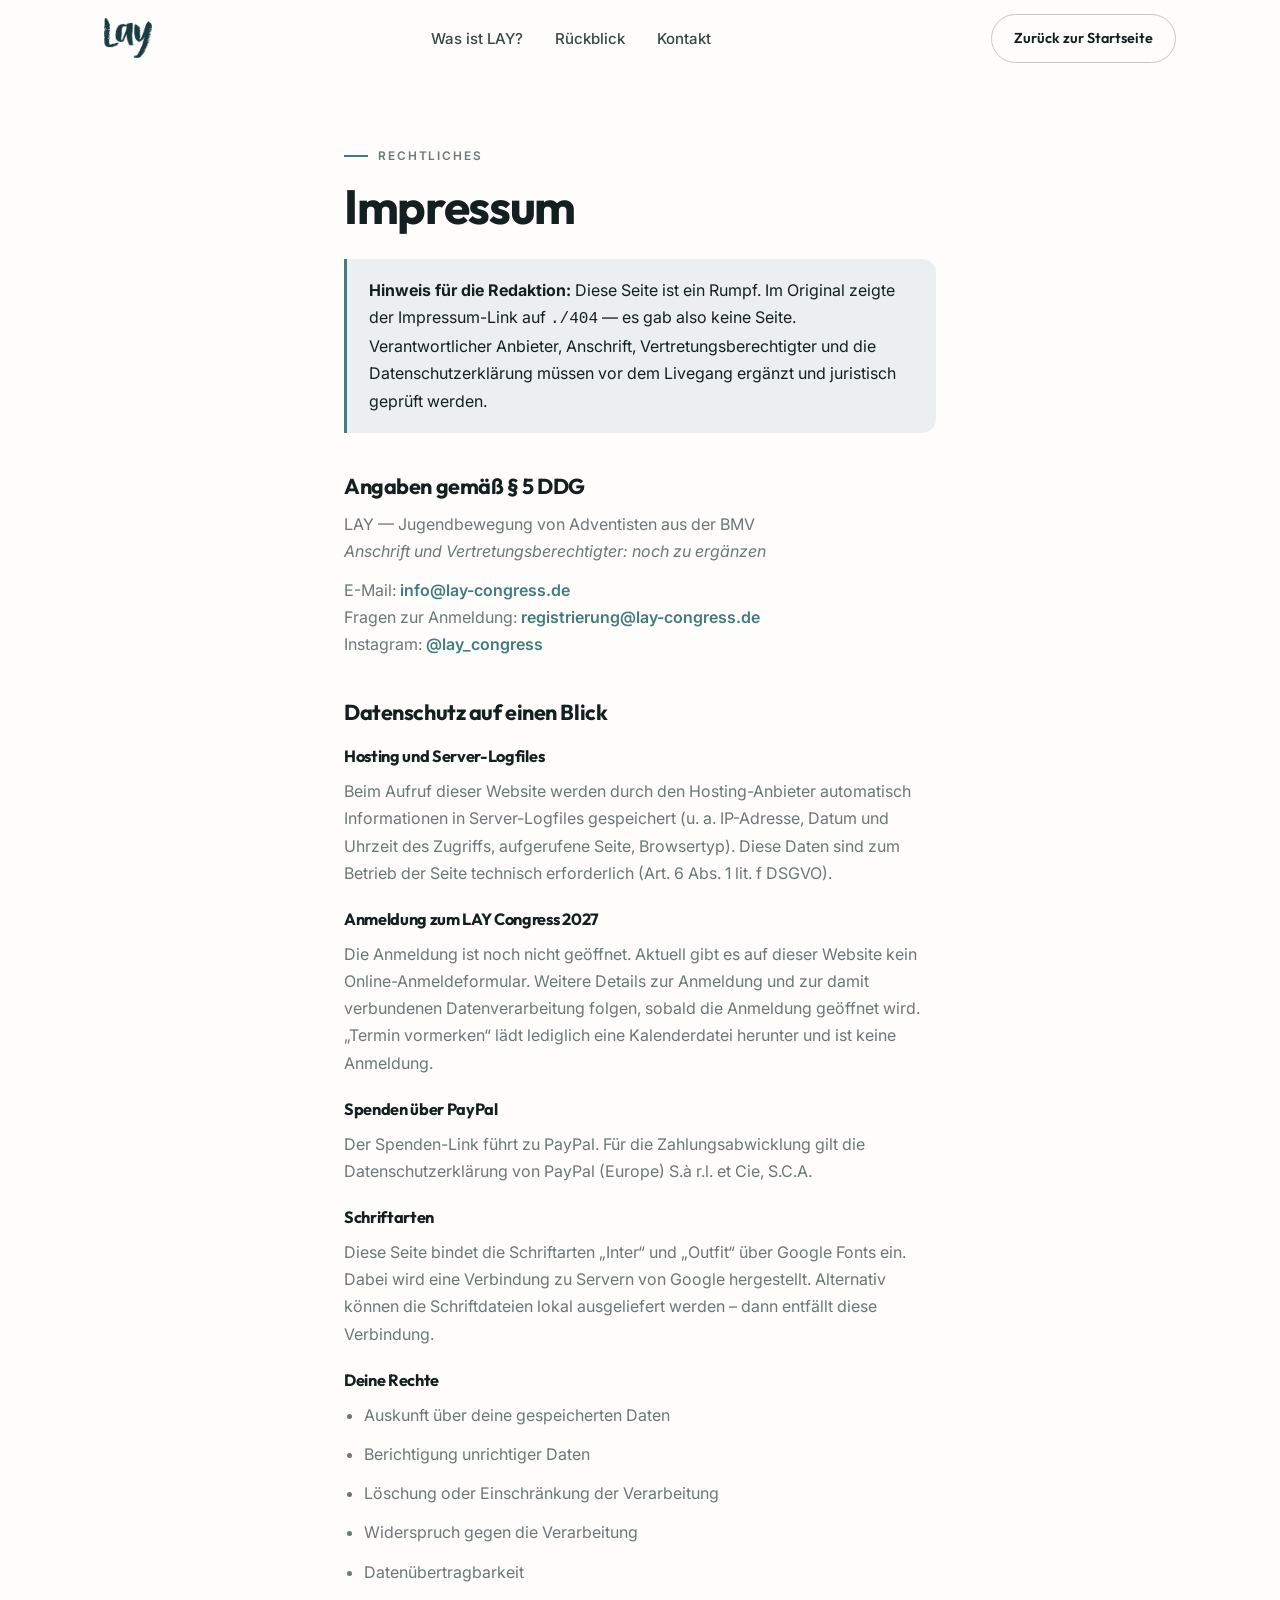
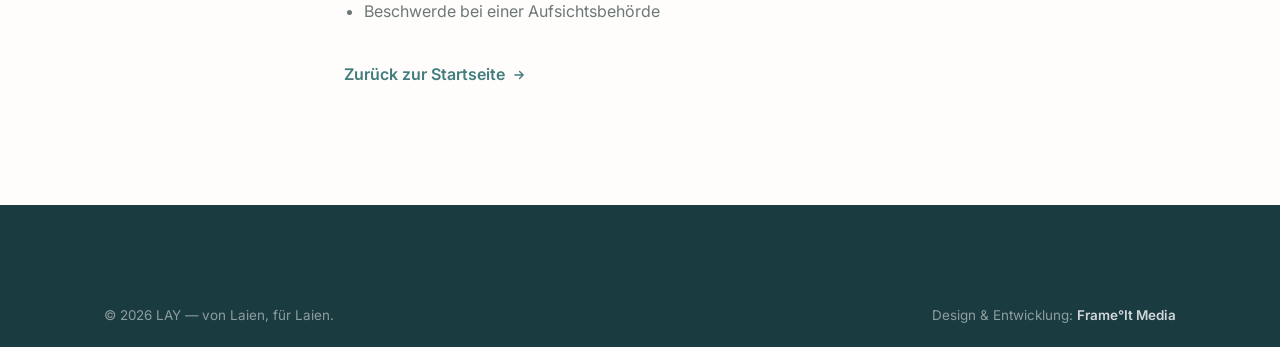
==== impressum.html @ 86a86945 "feat: publish approved LAY Congress site" ====
<!DOCTYPE html>
<html lang="de">
<head>
<meta charset="UTF-8">
<meta name="viewport" content="width=device-width, initial-scale=1, viewport-fit=cover">
<title>Impressum – LAY Congress</title>
<meta name="robots" content="noindex">
<link rel="icon" href="assets/img/favicon.png" type="image/png">
<link rel="preconnect" href="https://fonts.googleapis.com">
<link rel="preconnect" href="https://fonts.gstatic.com" crossorigin>
<link href="https://fonts.googleapis.com/css2?family=Inter:wght@400;500;600;700&family=Outfit:wght@500;600;700&display=swap" rel="stylesheet">
<script>document.documentElement.classList.add('js');</script>
<link rel="stylesheet" href="assets/css/style.css?v=2027-save-the-date">
<style>
  .legal { max-width: 720px; }
  .legal h2 { margin-top: 42px; font-size: 1.35rem; }
  .legal h3 { margin-top: 24px; font-size: 1.02rem; }
  .legal p, .legal li { color: var(--muted); margin-top: 12px; }
  .legal ul { list-style: disc; padding-left: 20px; }
  .legal a { color: var(--teal); font-weight: 600; }
  .legal .note {
    margin-top: 26px; padding: 18px 22px; border-left: 3px solid var(--teal);
    background: var(--teal-soft); border-radius: 0 var(--r) var(--r) 0; color: var(--ink);
  }
</style>
</head>
<body>

<header class="header is-scrolled" id="header">
  <div class="header__inner">
    <a href="index.html" class="brand" aria-label="Zur Startseite">
      <img src="assets/img/logo-lay.png" alt="LAY" width="900" height="757">
    </a>
    <nav class="nav" aria-label="Hauptnavigation">
      <a href="index.html#ueberuns">Was ist LAY?</a>
      <a href="index.html#rueckblick">Rückblick</a>
      <a href="index.html#contact">Kontakt</a>
    </nav>
    <div class="header__actions">
      <a href="index.html" class="btn btn--sm btn--ghost">Zurück zur Startseite</a>
      <button class="burger" id="burger" aria-label="Menü öffnen" aria-expanded="false" aria-controls="mobileNav">
        <span></span><span></span><span></span>
      </button>
    </div>
  </div>
</header>

<div class="mobile-nav" id="mobileNav" aria-label="Mobile Navigation">
  <a href="index.html#ueberuns"   class="mobile-link" style="--i:0"><span class="mobile-link__num">01</span>Was ist LAY?</a>
  <a href="index.html#rueckblick" class="mobile-link" style="--i:1"><span class="mobile-link__num">02</span>Rückblick</a>
  <a href="index.html#contact"    class="mobile-link" style="--i:2"><span class="mobile-link__num">03</span>Kontakt</a>
  <div class="mobile-nav__foot">
    <a href="index.html" class="btn">Zurück zur Startseite</a>
  </div>
</div>

<main class="section" style="padding-top: calc(var(--header-h) + 56px)">
  <div class="wrap legal">
    <p class="eyebrow">Rechtliches</p>
    <h1 class="h-lg" style="margin-top:14px">Impressum</h1>

    <div class="note">
      <strong>Hinweis für die Redaktion:</strong> Diese Seite ist ein Rumpf.
      Im Original zeigte der Impressum-Link auf <code>./404</code> — es gab also
      keine Seite. Verantwortlicher Anbieter, Anschrift, Vertretungsberechtigter
      und die Datenschutzerklärung müssen vor dem Livegang ergänzt und
      juristisch geprüft werden.
    </div>

    <h2>Angaben gemäß § 5 DDG</h2>
    <p>
      LAY — Jugendbewegung von Adventisten aus der BMV<br>
      <em>Anschrift und Vertretungsberechtigter: noch zu ergänzen</em>
    </p>
    <p>
      E-Mail: <a href="mailto:info@lay-congress.de">info@lay-congress.de</a><br>
      Fragen zur Anmeldung: <a href="mailto:registrierung@lay-congress.de">registrierung@lay-congress.de</a><br>
      Instagram: <a href="https://www.instagram.com/lay_congress/" target="_blank" rel="noopener noreferrer">@lay_congress</a>
    </p>

    <h2>Datenschutz auf einen Blick</h2>

    <h3>Hosting und Server-Logfiles</h3>
    <p>
      Beim Aufruf dieser Website werden durch den Hosting-Anbieter automatisch
      Informationen in Server-Logfiles gespeichert (u. a. IP-Adresse, Datum und
      Uhrzeit des Zugriffs, aufgerufene Seite, Browsertyp). Diese Daten sind zum
      Betrieb der Seite technisch erforderlich (Art. 6 Abs. 1 lit. f DSGVO).
    </p>

    <h3>Anmeldung zum LAY Congress 2027</h3>
    <p>
      Die Anmeldung ist noch nicht geöffnet. Aktuell gibt es auf dieser Website
      kein Online-Anmeldeformular. Weitere Details zur Anmeldung und zur damit
      verbundenen Datenverarbeitung folgen, sobald die Anmeldung geöffnet wird.
      „Termin vormerken“ lädt lediglich eine Kalenderdatei herunter und ist keine Anmeldung.
    </p>

    <h3>Spenden über PayPal</h3>
    <p>
      Der Spenden-Link führt zu PayPal. Für die Zahlungsabwicklung gilt die
      Datenschutzerklärung von PayPal (Europe) S.à r.l. et Cie, S.C.A.
    </p>

    <h3>Schriftarten</h3>
    <p>
      Diese Seite bindet die Schriftarten „Inter“ und „Outfit“ über Google Fonts
      ein. Dabei wird eine Verbindung zu Servern von Google hergestellt.
      Alternativ können die Schriftdateien lokal ausgeliefert werden – dann
      entfällt diese Verbindung.
    </p>

    <h3>Deine Rechte</h3>
    <ul>
      <li>Auskunft über deine gespeicherten Daten</li>
      <li>Berichtigung unrichtiger Daten</li>
      <li>Löschung oder Einschränkung der Verarbeitung</li>
      <li>Widerspruch gegen die Verarbeitung</li>
      <li>Datenübertragbarkeit</li>
      <li>Beschwerde bei einer Aufsichtsbehörde</li>
    </ul>

    <p style="margin-top:36px">
      <a href="index.html" class="link">Zurück zur Startseite
        <svg width="14" height="14" viewBox="0 0 24 24" fill="none" stroke="currentColor" stroke-width="2.4" stroke-linecap="round" stroke-linejoin="round" aria-hidden="true"><path d="M5 12h14M13 6l6 6-6 6"/></svg>
      </a>
    </p>
  </div>
</main>

<footer class="footer">
  <div class="wrap">
    <div class="footer__bottom" style="border-top:0">
      <span>© 2026 LAY — von Laien, für Laien.</span>
      <span class="footer__credit">Design &amp; Entwicklung:
        <a href="https://www.frame-it.media" target="_blank" rel="noopener noreferrer">Frame°It Media</a>
      </span>
    </div>
  </div>
</footer>

<script src="assets/js/main.js" defer></script>
</body>
</html>
---- assets/css/style.css ----
/* ==========================================================================
   LAY Congress — Designsystem
   Farben aus dem Original: Petrol #417D7C (Logo), Dunkel #1A3B40, Creme #EDE8DC.
   ========================================================================== */

/* ---------- Tokens ---------- */
:root {
  --teal: #417d7c;
  --teal-dark: #1e5c63;
  --teal-deep: #1a3b40;
  --teal-light: #a0c9ce;
  --teal-soft: rgba(65, 125, 124, .10);

  --cream: #ede8dc;
  --cream-warm: #f6f3ec;

  --ink: #14201f;
  --ink-2: #3a4746;
  --muted: #6b7877;
  --muted-2: #9aa4a3;

  --bg: #fffcfc;
  --line: #e2e0d8;
  --line-strong: #c9c6bb;

  --sun: #e8a33d;

  --ff: "Inter", -apple-system, BlinkMacSystemFont, "Segoe UI", Roboto, Helvetica, Arial, sans-serif;
  --ff-display: "Outfit", var(--ff);

  --r-sm: 8px;
  --r: 14px;
  --r-lg: 22px;
  --r-xl: 32px;

  --shadow-sm: 0 1px 2px rgba(26, 59, 64, .05), 0 2px 8px rgba(26, 59, 64, .05);
  --shadow: 0 2px 4px rgba(26, 59, 64, .05), 0 14px 36px rgba(26, 59, 64, .10);
  --shadow-lg: 0 4px 10px rgba(26, 59, 64, .06), 0 28px 64px rgba(26, 59, 64, .16);

  --header-h: 78px;
  --pad: clamp(20px, 5vw, 64px);
  --maxw: 1200px;

  --ease: cubic-bezier(.22, .61, .36, 1);
  --ease-out: cubic-bezier(.16, 1, .3, 1);
}

/* ---------- Reset ---------- */
*, *::before, *::after { box-sizing: border-box; }
* { margin: 0; padding: 0; }

html {
  -webkit-text-size-adjust: 100%;
  scroll-behavior: smooth;
  scroll-padding-top: calc(var(--header-h) + 16px);
}

body {
  font-family: var(--ff);
  font-size: 16px;
  line-height: 1.7;
  color: var(--ink-2);
  background: var(--bg);
  -webkit-font-smoothing: antialiased;
  -moz-osx-font-smoothing: grayscale;
  overflow-x: hidden;
}
body.nav-open { overflow: hidden; }

img, svg { display: block; max-width: 100%; height: auto; }
button, input, textarea, select { font: inherit; color: inherit; }
button { background: none; border: 0; cursor: pointer; }
a { color: inherit; text-decoration: none; }
ul { list-style: none; }

:focus-visible { outline: 3px solid var(--teal); outline-offset: 3px; border-radius: 4px; }
::selection { background: var(--teal); color: #fff; }

/* ---------- Typografie ---------- */
h1, h2, h3, h4 {
  font-family: var(--ff-display);
  color: var(--ink);
  line-height: 1.1;
  letter-spacing: -.02em;
  font-weight: 700;
  text-wrap: balance;
}

.h-xl { font-size: clamp(2.5rem, 6.5vw, 4.6rem); font-weight: 700; letter-spacing: -.035em; }
.h-lg { font-size: clamp(1.9rem, 4.2vw, 3rem); letter-spacing: -.028em; }
.h-md { font-size: clamp(1.35rem, 2.2vw, 1.75rem); }
.h-sm { font-size: 1.12rem; }

.lead { font-size: clamp(1.02rem, 1.4vw, 1.16rem); color: var(--muted); line-height: 1.72; }
.muted { color: var(--muted); }

.eyebrow {
  display: inline-flex;
  align-items: center;
  gap: 10px;
  font-size: .74rem;
  font-weight: 600;
  letter-spacing: .16em;
  text-transform: uppercase;
  color: var(--teal);
}
.eyebrow::before { content: ""; width: 24px; height: 2px; background: var(--teal); flex: none; }
.eyebrow--center::before { display: none; }

/* ---------- Layout ---------- */
.wrap { width: 100%; max-width: var(--maxw); margin-inline: auto; padding-inline: var(--pad); }

.section { padding-block: clamp(64px, 9vw, 130px); position: relative; }
.section--cream { background: var(--cream-warm); }
.section--deep { background: var(--teal-deep); color: rgba(255, 255, 255, .8); }
.section--deep h2, .section--deep h3 { color: #fff; }
.section--deep .eyebrow { color: var(--teal-light); }
.section--deep .eyebrow::before { background: var(--teal-light); }
.section--deep .lead { color: rgba(255, 255, 255, .68); }

.section-head { max-width: 680px; margin-bottom: clamp(32px, 4.5vw, 58px); }
.section-head--center { margin-inline: auto; text-align: center; }
.section-head h2 { margin-top: 14px; }
.section-head .lead { margin-top: 16px; }

/* ---------- Buttons ---------- */
.btn {
  --btn-bg: var(--teal);
  --btn-fg: #fff;
  position: relative;
  display: inline-flex;
  align-items: center;
  justify-content: center;
  gap: 10px;
  padding: 15px 30px;
  border-radius: 999px;
  background: var(--btn-bg);
  color: var(--btn-fg);
  font-family: var(--ff-display);
  font-size: .98rem;
  font-weight: 600;
  white-space: nowrap;
  overflow: hidden;
  isolation: isolate;
  transition: transform .3s var(--ease), box-shadow .3s var(--ease);
  box-shadow: 0 4px 16px rgba(65, 125, 124, .3);
}
.btn::after {
  content: "";
  position: absolute;
  inset: 0;
  z-index: -1;
  background: var(--teal-deep);
  transform: translateY(101%);
  transition: transform .45s var(--ease-out);
}
.btn:hover { transform: translateY(-2px); box-shadow: 0 12px 28px rgba(65, 125, 124, .36); }
.btn:hover::after { transform: translateY(0); }
.btn:active { transform: translateY(0); }
.btn svg { flex: none; transition: transform .35s var(--ease); }
.btn:hover svg { transform: translateX(3px); }

.btn--ghost { --btn-bg: transparent; --btn-fg: var(--ink); border: 1px solid var(--line-strong); box-shadow: none; }
.btn--ghost::after { background: var(--teal); }
.btn--ghost:hover { color: #fff; border-color: var(--teal); }

.btn--on-dark {
  --btn-bg: rgba(255, 255, 255, .12);
  --btn-fg: #fff;
  border: 1px solid rgba(255, 255, 255, .3);
  backdrop-filter: blur(8px);
  box-shadow: none;
}
.btn--on-dark::after { background: var(--cream); }
.btn--on-dark:hover { color: var(--teal-deep); border-color: var(--cream); }

.btn--cream { --btn-bg: var(--cream); --btn-fg: var(--teal-deep); box-shadow: none; }
.btn--cream::after { background: #fff; }

.btn--sm { padding: 11px 22px; font-size: .9rem; }
.btn--lg { padding: 18px 40px; font-size: 1.06rem; }

.link {
  display: inline-flex;
  align-items: center;
  gap: 7px;
  font-weight: 600;
  color: var(--teal);
  background-image: linear-gradient(var(--teal), var(--teal));
  background-size: 0% 1.5px;
  background-position: 0 100%;
  background-repeat: no-repeat;
  transition: background-size .4s var(--ease-out);
  padding-bottom: 2px;
}
.link:hover { background-size: 100% 1.5px; }
.link svg { transition: transform .35s var(--ease); }
.link:hover svg { transform: translateX(4px); }

/* ==========================================================================
   Header
   ========================================================================== */
.header {
  position: fixed;
  inset: 0 0 auto 0;
  z-index: 100;
  height: var(--header-h);
  display: flex;
  align-items: center;
  background: rgba(255, 252, 252, .82);
  backdrop-filter: saturate(180%) blur(16px);
  -webkit-backdrop-filter: saturate(180%) blur(16px);
  border-bottom: 1px solid transparent;
  transition: height .35s var(--ease), background-color .35s var(--ease),
              border-color .35s var(--ease), transform .45s var(--ease), box-shadow .35s var(--ease);
}
.header.is-scrolled {
  height: 66px;
  border-bottom-color: var(--line);
  background: rgba(255, 252, 252, .94);
  box-shadow: 0 1px 20px rgba(26, 59, 64, .05);
}
.header.is-hidden { transform: translateY(-100%); }

.header__inner {
  width: 100%;
  max-width: var(--maxw);
  margin-inline: auto;
  padding-inline: var(--pad);
  display: flex;
  align-items: center;
  justify-content: space-between;
  gap: 24px;
}

.brand { display: flex; align-items: center; flex: none; }
.brand img { height: 40px; width: auto; transition: height .35s var(--ease); }
.header.is-scrolled .brand img { height: 33px; }

.nav { display: flex; align-items: center; gap: 2px; }
.nav a {
  position: relative;
  padding: 9px 15px;
  font-size: .94rem;
  font-weight: 500;
  color: var(--ink-2);
  transition: color .25s var(--ease);
}
.nav a::after {
  content: "";
  position: absolute;
  left: 15px; right: 15px; bottom: 2px;
  height: 2px;
  background: var(--teal);
  transform: scaleX(0);
  transform-origin: left;
  transition: transform .38s var(--ease-out);
}
.nav a:hover { color: var(--ink); }
.nav a:hover::after, .nav a.is-active::after { transform: scaleX(1); }
.nav a.is-active { color: var(--ink); font-weight: 600; }

.header__actions { display: flex; align-items: center; gap: 12px; }

.progress {
  position: absolute;
  left: 0; bottom: -1px;
  height: 2px; width: 100%;
  background: var(--teal);
  transform: scaleX(0);
  transform-origin: left;
  will-change: transform;
}

.burger {
  display: none;
  width: 44px; height: 44px;
  border-radius: var(--r-sm);
  align-items: center; justify-content: center;
  flex-direction: column; gap: 5px;
}
.burger span {
  display: block; width: 22px; height: 2px;
  background: var(--ink); border-radius: 2px;
  transition: transform .4s var(--ease-out), opacity .2s linear, width .3s var(--ease);
}
.burger[aria-expanded="true"] span:nth-child(1) { transform: translateY(7px) rotate(45deg); }
.burger[aria-expanded="true"] span:nth-child(2) { opacity: 0; width: 0; }
.burger[aria-expanded="true"] span:nth-child(3) { transform: translateY(-7px) rotate(-45deg); }

/* Mobiles Menü */
.mobile-nav {
  position: fixed;
  inset: 0;
  z-index: 99;
  background: var(--cream-warm);
  padding: calc(var(--header-h) + 24px) var(--pad) 40px;
  display: flex;
  flex-direction: column;
  gap: 6px;
  opacity: 0;
  visibility: hidden;
  transform: translateY(-12px);
  transition: opacity .35s var(--ease), transform .45s var(--ease-out), visibility .35s;
  overflow-y: auto;
}
.mobile-nav.is-open { opacity: 1; visibility: visible; transform: none; }

.mobile-nav a.mobile-link {
  display: flex;
  align-items: baseline;
  gap: 14px;
  padding: 18px 0;
  border-bottom: 1px solid var(--line);
  font-family: var(--ff-display);
  font-size: 1.6rem;
  font-weight: 600;
  letter-spacing: -.025em;
  color: var(--ink);
  opacity: 0;
  transform: translateY(14px);
}
.mobile-nav.is-open a.mobile-link {
  animation: mobileIn .5s var(--ease-out) forwards;
  animation-delay: calc(var(--i) * 60ms + 80ms);
}
.mobile-link__num { font-size: .7rem; font-weight: 600; color: var(--teal); letter-spacing: .1em; }
@keyframes mobileIn { to { opacity: 1; transform: none; } }

.mobile-nav__foot { margin-top: auto; padding-top: 32px; display: flex; flex-direction: column; gap: 12px; }
.mobile-nav__foot .btn { width: 100%; }
.mobile-nav__meta { font-size: .88rem; color: var(--muted); }

/* ==========================================================================
   Hero
   ========================================================================== */
.hero {
  position: relative;
  min-height: min(94svh, 880px);
  display: flex;
  align-items: center;
  padding-top: calc(var(--header-h) + 48px);
  padding-bottom: clamp(48px, 7vw, 96px);
  background: var(--teal-deep);
  overflow: hidden;
  isolation: isolate;
}
.hero__bg { position: absolute; inset: 0; z-index: -2; }
.hero__bg img { width: 100%; height: 100%; object-fit: cover; object-position: center; }
.hero__scrim {
  position: absolute;
  inset: 0;
  z-index: -1;
  background:
    linear-gradient(to right, rgba(12, 26, 28, .93) 0%, rgba(12, 26, 28, .78) 42%, rgba(12, 26, 28, .42) 100%),
    linear-gradient(to top, rgba(12, 26, 28, .8), transparent 45%);
}

.hero__inner { width: 100%; max-width: var(--maxw); margin-inline: auto; padding-inline: var(--pad); }
.hero__grid {
  display: grid;
  grid-template-columns: minmax(0, 1.05fr) minmax(0, .95fr);
  gap: clamp(32px, 5vw, 64px);
  align-items: center;
}

.hero__badge {
  display: inline-flex;
  align-items: center;
  gap: 10px;
  padding: 9px 18px 9px 13px;
  border-radius: 999px;
  background: rgba(255, 255, 255, .1);
  border: 1px solid rgba(255, 255, 255, .22);
  backdrop-filter: blur(10px);
  color: #fff;
  font-size: .8rem;
  font-weight: 600;
  letter-spacing: .03em;
  margin-bottom: 24px;
}
.hero__badge .dot {
  width: 7px; height: 7px; border-radius: 50%;
  background: var(--sun);
  box-shadow: 0 0 0 0 rgba(232, 163, 61, .7);
  animation: pulse 2.4s infinite;
  flex: none;
}
@keyframes pulse {
  0%   { box-shadow: 0 0 0 0 rgba(232, 163, 61, .6); }
  70%  { box-shadow: 0 0 0 10px rgba(232, 163, 61, 0); }
  100% { box-shadow: 0 0 0 0 rgba(232, 163, 61, 0); }
}

.hero h1 { color: #fff; font-weight: 600; }
.hero h1 em { font-style: normal; color: var(--sun); font-weight: 700; }

.hero__meta {
  display: flex;
  flex-wrap: wrap;
  gap: 10px 26px;
  margin-top: 26px;
  padding-top: 24px;
  border-top: 1px solid rgba(255, 255, 255, .16);
}
.hero__meta-item { display: flex; align-items: center; gap: 10px; color: rgba(255, 255, 255, .84); font-size: .96rem; }
.hero__meta-item svg { color: var(--teal-light); flex: none; }

.hero__cta { display: flex; flex-wrap: wrap; gap: 12px; margin-top: 32px; }

/* Keyvisual als angeschrägte Karte */
.hero__visual { position: relative; }
.hero__visual img {
  width: 100%;
  border-radius: var(--r-lg);
  box-shadow: var(--shadow-lg);
  transform: rotate(1.6deg);
  transition: transform .6s var(--ease-out);
}
.hero__visual:hover img { transform: rotate(0deg) scale(1.02); }
.hero__visual::before {
  content: "";
  position: absolute;
  inset: -14px -14px auto auto;
  width: 100px; height: 100px;
  border-radius: 50%;
  background: radial-gradient(circle, rgba(232, 163, 61, .35), transparent 70%);
  filter: blur(8px);
  pointer-events: none;
}

/* Textbasierte Terminankündigung, bis das neue Congress-Motiv feststeht. */
.hero__notice { margin-top: 20px; color: rgba(255, 255, 255, .8); max-width: 40ch; }
.save-date {
  padding: clamp(28px, 4vw, 52px);
  border-radius: var(--r-lg);
  background: var(--cream);
  color: var(--teal-deep);
  border: 1px solid rgba(255, 255, 255, .2);
  box-shadow: var(--shadow-lg);
}
.save-date__label { font-size: .76rem; font-weight: 700; letter-spacing: .16em; text-transform: uppercase; }
.save-date__days { margin-top: 24px; font-family: var(--ff-display); font-size: clamp(3.6rem, 7vw, 6rem); font-weight: 600; line-height: 1; letter-spacing: -.05em; }
.save-date__month { margin-top: 8px; font-family: var(--ff-display); font-size: clamp(1.7rem, 3vw, 2.4rem); line-height: 1.2; }
.save-date__details { margin-top: 28px; padding-top: 22px; border-top: 1px solid var(--line-strong); font-size: .93rem; overflow-wrap: anywhere; }
.save-date__details p + p { margin-top: 16px; }
.save-date--outline { background: transparent; color: var(--cream); box-shadow: none; }
.save-date--outline .save-date__details { border-color: rgba(255, 255, 255, .2); }
.hero__grid > *, .ready > * { min-width: 0; }
@media (max-width: 420px) {
  .callbar .btn { padding-inline: 12px; }
}

/* Wortweiser Headline-Reveal */
.reveal-word { display: inline-block; overflow: hidden; vertical-align: bottom; }
.reveal-word > span {
  display: inline-block;
  transform: translateY(105%);
  animation: wordUp .85s var(--ease-out) forwards;
  animation-delay: calc(var(--wi) * 55ms + 150ms);
}
@keyframes wordUp { to { transform: none; } }

.hero__scroll {
  position: absolute;
  left: 50%; bottom: 26px;
  transform: translateX(-50%);
  display: flex; flex-direction: column; align-items: center; gap: 8px;
  font-size: .68rem; letter-spacing: .22em; text-transform: uppercase;
  color: rgba(255, 255, 255, .5);
}
.hero__scroll::after {
  content: "";
  width: 1px; height: 40px;
  background: linear-gradient(rgba(255, 255, 255, .55), transparent);
  animation: scrollHint 2.2s var(--ease) infinite;
}
@keyframes scrollHint {
  0%   { transform: scaleY(0); transform-origin: top; }
  45%  { transform: scaleY(1); transform-origin: top; }
  55%  { transform: scaleY(1); transform-origin: bottom; }
  100% { transform: scaleY(0); transform-origin: bottom; }
}

/* ==========================================================================
   Claim-Band
   ========================================================================== */
.claim { background: var(--cream); padding-block: clamp(48px, 6vw, 84px); text-align: center; }
.claim__logo { height: clamp(56px, 8vw, 84px); width: auto; margin: 0 auto 6px; }
.claim__sub {
  font-family: var(--ff-display);
  font-size: clamp(1.3rem, 2.6vw, 1.9rem);
  font-weight: 600;
  color: var(--teal-deep);
  letter-spacing: -.02em;
}
.claim__text {
  margin-top: 14px;
  font-family: var(--ff-display);
  font-size: clamp(1.05rem, 2vw, 1.35rem);
  font-weight: 500;
  color: var(--teal);
}

/* ==========================================================================
   Split-Blöcke (Was ist LAY / Was macht Lay / Location)
   ========================================================================== */
.split {
  display: grid;
  grid-template-columns: repeat(auto-fit, minmax(300px, 1fr));
  gap: clamp(28px, 4vw, 64px);
  align-items: center;
}
.split--reverse .split__media { order: -1; }

.split__media { position: relative; }
.split__media img {
  width: 100%;
  border-radius: var(--r-lg);
  box-shadow: var(--shadow);
}
.split__media--plain img { box-shadow: none; border-radius: 0; }

.split__body h2 { margin-bottom: 18px; }
.split__body p { color: var(--muted); }
.split__body p + p { margin-top: 14px; }
.split__actions { display: flex; flex-wrap: wrap; gap: 12px; margin-top: 26px; }

.chip {
  display: inline-flex;
  align-items: center;
  gap: 8px;
  padding: 7px 15px;
  border-radius: 999px;
  background: var(--teal-soft);
  color: var(--teal);
  font-size: .82rem;
  font-weight: 600;
  margin-bottom: 18px;
}

/* Karte Deutschland */
.map-card {
  display: grid;
  place-items: center;
  padding: clamp(20px, 3vw, 36px);
  background: var(--cream);
  border-radius: var(--r-lg);
}
.map-card img { max-height: 340px; width: auto; }

/* ==========================================================================
   Rückblick — Zeitstrahl
   ========================================================================== */
.timeline { position: relative; display: flex; flex-direction: column; gap: clamp(48px, 7vw, 96px); }

/* durchgehende Linie, die beim Scrollen mitwächst */
.timeline__line {
  position: absolute;
  left: 50%;
  top: 0; bottom: 0;
  width: 2px;
  margin-left: -1px;
  background: var(--line);
  overflow: hidden;
}
.timeline__line::after {
  content: "";
  position: absolute;
  inset: 0 0 auto 0;
  height: 100%;
  background: linear-gradient(var(--teal), var(--teal-light));
  transform: scaleY(var(--fill, 0));
  transform-origin: top;
}

.tl-item {
  display: grid;
  grid-template-columns: minmax(0, 1fr) 92px minmax(0, 1fr);
  align-items: center;
  gap: 0;
}
.tl-item__media { grid-column: 1; }
.tl-item__body  { grid-column: 3; }
.tl-item:nth-child(even) .tl-item__media { grid-column: 3; }
.tl-item:nth-child(even) .tl-item__body  { grid-column: 1; }

.tl-item__media img {
  width: 100%;
  aspect-ratio: 3 / 2;
  object-fit: cover;
  border-radius: var(--r-lg);
  box-shadow: var(--shadow);
  transition: transform .6s var(--ease-out), box-shadow .5s var(--ease);
}
.tl-item__media:hover img { transform: scale(1.02); box-shadow: var(--shadow-lg); }

.tl-item__marker {
  grid-column: 2;
  grid-row: 1;
  justify-self: center;
  width: 16px; height: 16px;
  border-radius: 50%;
  background: var(--bg);
  border: 3px solid var(--teal);
  z-index: 2;
  transition: transform .5s var(--ease-out), background-color .4s var(--ease);
}
.tl-item.is-in .tl-item__marker { background: var(--teal); transform: scale(1.25); }

.tl-item__year {
  display: inline-flex;
  align-items: baseline;
  gap: 8px;
  font-family: var(--ff-display);
  font-size: clamp(1.5rem, 3vw, 2.1rem);
  font-weight: 700;
  color: var(--ink);
  letter-spacing: -.03em;
  margin-bottom: 12px;
}
.tl-item__year span { font-size: .55em; color: var(--teal); font-weight: 600; letter-spacing: 0; }
.tl-item__body p { color: var(--muted); font-size: .97rem; }

.tl-item__quote {
  margin-top: 18px;
  padding: 16px 20px;
  border-left: 3px solid var(--teal);
  background: var(--teal-soft);
  border-radius: 0 var(--r) var(--r) 0;
}
.tl-item__quote b { display: block; font-family: var(--ff-display); color: var(--teal-deep); font-size: 1.02rem; line-height: 1.4; }
.tl-item__quote small { display: block; margin-top: 6px; color: var(--muted); font-size: .84rem; }

/* ==========================================================================
   Ready für LAY? — Aufruf mit Plakat
   ========================================================================== */
.ready { display: grid; grid-template-columns: minmax(0, 1fr) minmax(0, .78fr); gap: clamp(32px, 5vw, 72px); align-items: center; }
.ready__poster img {
  width: 100%;
  border-radius: var(--r-lg);
  box-shadow: var(--shadow-lg);
  transform: rotate(-1.5deg);
  transition: transform .6s var(--ease-out);
}
.ready__poster:hover img { transform: rotate(0) scale(1.02); }

/* ==========================================================================
   Referenten
   ========================================================================== */
.speakers { display: grid; grid-template-columns: repeat(auto-fit, minmax(280px, 1fr)); gap: clamp(20px, 3vw, 34px); }

.speaker {
  display: grid;
  grid-template-columns: minmax(0, 1fr) minmax(0, 1fr);
  align-items: stretch;
  background: #fff;
  border: 1px solid var(--line);
  border-radius: var(--r-lg);
  overflow: hidden;
  transition: transform .45s var(--ease-out), box-shadow .45s var(--ease);
}
.speaker:hover { transform: translateY(-5px); box-shadow: var(--shadow); }
.speaker__media { background: var(--cream); position: relative; min-height: 260px; }
.speaker__media img { width: 100%; height: 100%; object-fit: cover; }
.speaker__media--empty {
  display: grid;
  place-items: center;
  color: var(--muted-2);
  font-size: .78rem;
  text-align: center;
  padding: 20px;
  background: repeating-linear-gradient(45deg, var(--cream) 0 10px, var(--cream-warm) 10px 20px);
}
.speaker__body { padding: clamp(22px, 3vw, 32px); display: flex; flex-direction: column; gap: 12px; }
.speaker__body h3 { color: var(--teal-deep); }
.speaker__role { font-size: .76rem; font-weight: 600; letter-spacing: .12em; text-transform: uppercase; color: var(--teal); }
.speaker__body p { font-size: .93rem; color: var(--muted); }
.speaker__todo {
  margin-top: auto;
  font-size: .8rem;
  color: var(--muted-2);
  border-top: 1px dashed var(--line-strong);
  padding-top: 12px;
}

/* ==========================================================================
   Kontakt
   ========================================================================== */
.contact-box { text-align: center; max-width: 640px; margin-inline: auto; }
.contact-box__actions { display: flex; flex-wrap: wrap; justify-content: center; gap: 12px; margin-top: 30px; }

/* ==========================================================================
   Footer
   ========================================================================== */
.footer { background: var(--teal-deep); color: rgba(255, 255, 255, .7); padding-top: clamp(52px, 6vw, 84px); }
.footer__grid {
  display: grid;
  grid-template-columns: minmax(180px, 1.2fr) repeat(auto-fit, minmax(140px, 1fr));
  gap: clamp(28px, 4vw, 48px);
  padding-bottom: clamp(40px, 5vw, 60px);
}
.footer__brand img { height: 54px; width: auto; filter: brightness(0) invert(1); opacity: .92; }
.footer__brand p { margin-top: 14px; font-size: .88rem; color: rgba(255, 255, 255, .55); max-width: 26ch; }

.footer__col h4 {
  font-family: var(--ff-display);
  font-size: .78rem;
  font-weight: 700;
  letter-spacing: .14em;
  text-transform: uppercase;
  color: var(--teal-light);
  margin-bottom: 16px;
}
.footer__col ul { display: flex; flex-direction: column; gap: 10px; }
.footer__col li { font-size: .92rem; }
.footer__col a { transition: color .25s var(--ease), padding-left .3s var(--ease); }
.footer__col a:hover { color: #fff; padding-left: 4px; }
.footer__col .is-inactive { color: rgba(255, 255, 255, .35); cursor: default; }

.footer__bottom {
  border-top: 1px solid rgba(255, 255, 255, .12);
  padding-block: 22px;
  display: flex;
  flex-wrap: wrap;
  align-items: center;
  gap: 8px 16px;
  font-size: .84rem;
  color: rgba(255, 255, 255, .5);
}
.footer__credit { margin-left: auto; }
.footer__credit a { color: rgba(255, 255, 255, .8); font-weight: 600; }
.footer__credit a:hover { color: #fff; }

/* ==========================================================================
   Mobile Aktionsleiste + Back-to-top
   ========================================================================== */
.callbar {
  position: fixed;
  left: 0; right: 0; bottom: 0;
  z-index: 90;
  display: none;
  gap: 10px;
  padding: 10px 14px calc(10px + env(safe-area-inset-bottom));
  background: rgba(255, 252, 252, .95);
  backdrop-filter: blur(14px);
  border-top: 1px solid var(--line);
  transform: translateY(110%);
  transition: transform .45s var(--ease-out);
}
.callbar.is-visible { transform: none; }
.callbar .btn { flex: 1; padding-block: 13px; }

.totop {
  position: fixed;
  right: clamp(16px, 3vw, 32px);
  bottom: clamp(16px, 3vw, 32px);
  z-index: 88;
  width: 46px; height: 46px;
  border-radius: 50%;
  background: var(--teal-deep);
  color: #fff;
  display: grid; place-items: center;
  box-shadow: var(--shadow);
  opacity: 0; visibility: hidden;
  transform: translateY(12px) scale(.9);
  transition: opacity .35s var(--ease), transform .45s var(--ease-out), visibility .35s, background-color .3s var(--ease);
}
.totop.is-visible { opacity: 1; visibility: visible; transform: none; }
.totop:hover { background: var(--teal); }

/* ==========================================================================
   Reveal-on-Scroll
   ========================================================================== */
/* Ohne JS bleibt alles sichtbar — die .js-Klasse setzt das Inline-Head-Script. */
.js .reveal { opacity: 0; transform: translateY(26px); }
.reveal { transition: opacity .8s var(--ease-out), transform .8s var(--ease-out); transition-delay: var(--d, 0ms); }
.reveal.is-in { opacity: 1; transform: none; }

.js .reveal-left { opacity: 0; transform: translateX(-26px); }
.reveal-left { transition: opacity .8s var(--ease-out), transform .8s var(--ease-out); transition-delay: var(--d, 0ms); }
.reveal-left.is-in { opacity: 1; transform: none; }

.js .reveal-right { opacity: 0; transform: translateX(26px); }
.reveal-right { transition: opacity .8s var(--ease-out), transform .8s var(--ease-out); transition-delay: var(--d, 0ms); }
.reveal-right.is-in { opacity: 1; transform: none; }

/* ==========================================================================
   Responsive
   ========================================================================== */
@media (max-width: 1000px) {
  .hero__grid { grid-template-columns: 1fr; gap: 36px; }
  .hero { align-items: flex-end; }
  .hero__visual { max-width: 420px; }
  .ready { grid-template-columns: 1fr; }
  .ready__poster { max-width: 420px; margin-inline: auto; order: -1; }

  /* Zeitstrahl links statt mittig */
  .timeline__line { left: 18px; }
  .tl-item { grid-template-columns: 44px minmax(0, 1fr); gap: 0 12px; }
  .tl-item__marker, .tl-item:nth-child(even) .tl-item__marker { grid-column: 1; grid-row: 1; justify-self: center; align-self: start; margin-top: 8px; }
  .tl-item__media, .tl-item:nth-child(even) .tl-item__media { grid-column: 2; grid-row: 1; margin-bottom: 20px; }
  .tl-item__body, .tl-item:nth-child(even) .tl-item__body { grid-column: 2; grid-row: 2; }
  .timeline { gap: 52px; }
}

@media (max-width: 900px) {
  :root { --header-h: 66px; }
  .nav, .header__actions .btn { display: none; }
  .burger { display: flex; }
  .hero__scroll { display: none; }
  .callbar { display: flex; }
  .totop { bottom: calc(74px + env(safe-area-inset-bottom)); }
  .speaker { grid-template-columns: 1fr; }
  .speaker__media { min-height: 240px; aspect-ratio: 4 / 3; }
}

@media (max-width: 720px) {
  .hero { min-height: min(90svh, 740px); }
  .hero__cta { flex-direction: column; align-items: stretch; }
  .hero__cta .btn { width: 100%; }
  .split--reverse .split__media { order: 0; }
  .footer__grid { grid-template-columns: repeat(auto-fit, minmax(150px, 1fr)); }
  .footer__bottom { flex-direction: column; align-items: flex-start; }
  .footer__credit { margin-left: 0; }
  .contact-box__actions { flex-direction: column; }
  .contact-box__actions .btn { width: 100%; }
}

@media (max-width: 420px) {
  .mobile-nav a.mobile-link { font-size: 1.35rem; padding: 15px 0; }
}

@media (hover: none) {
  .speaker:hover, .tl-item__media:hover img { transform: none; }
  .hero__visual:hover img { transform: rotate(1.6deg); }
  .ready__poster:hover img { transform: rotate(-1.5deg); }
}

/* ==========================================================================
   Reduzierte Bewegung
   ========================================================================== */
@media (prefers-reduced-motion: reduce) {
  html { scroll-behavior: auto; }
  *, *::before, *::after {
    animation-duration: .001ms !important;
    animation-iteration-count: 1 !important;
    transition-duration: .001ms !important;
  }
  .js .reveal, .js .reveal-left, .js .reveal-right { opacity: 1; transform: none; }
  .reveal-word > span { transform: none; }
}

@media print {
  .header, .mobile-nav, .callbar, .totop, .hero__scroll { display: none !important; }
  .hero, .section--deep, .footer { background: #fff !important; color: #000 !important; }
  body { color: #000; }
}
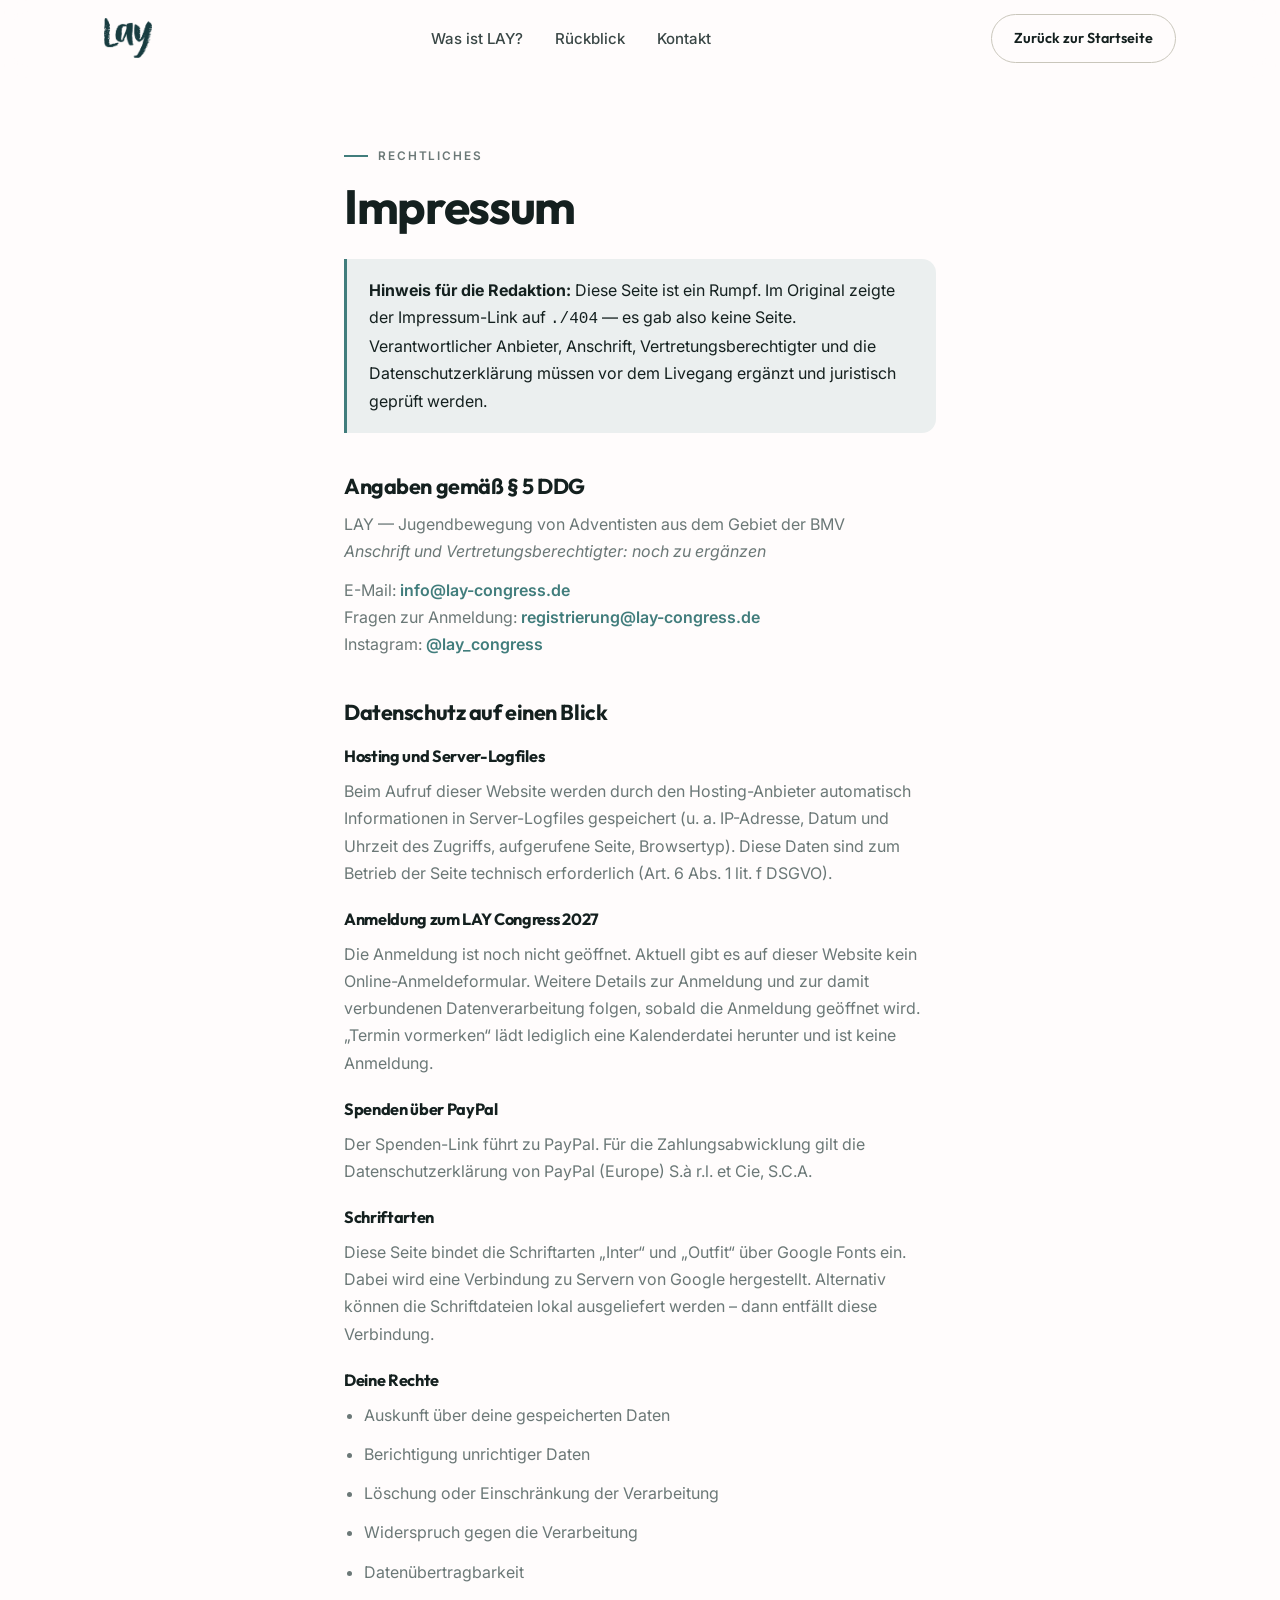
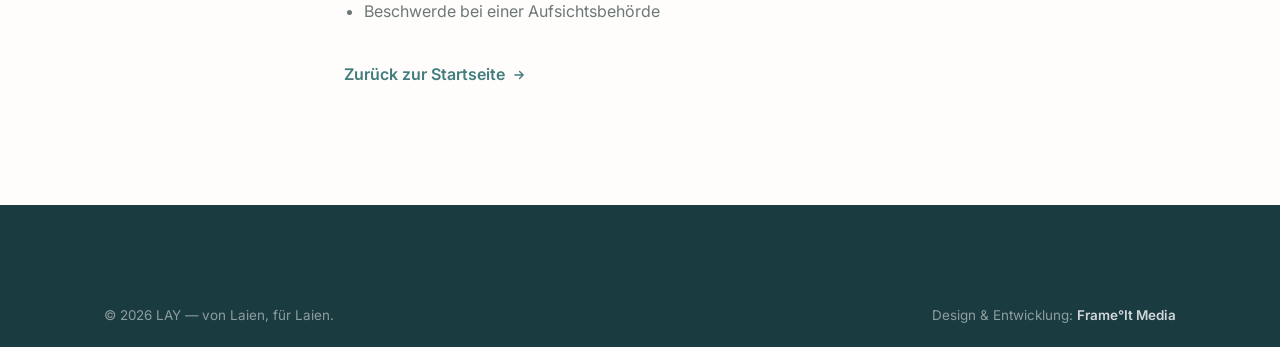
==== commit 09590a49: "fix: clarify LAY Congress organizer" ====
--- a/impressum.html
+++ b/impressum.html
@@ -69,7 +69,7 @@
 
     <h2>Angaben gemäß § 5 DDG</h2>
     <p>
-      LAY — Jugendbewegung von Adventisten aus der BMV<br>
+      LAY — Jugendbewegung von Adventisten aus dem Gebiet der BMV<br>
       <em>Anschrift und Vertretungsberechtigter: noch zu ergänzen</em>
     </p>
     <p>
